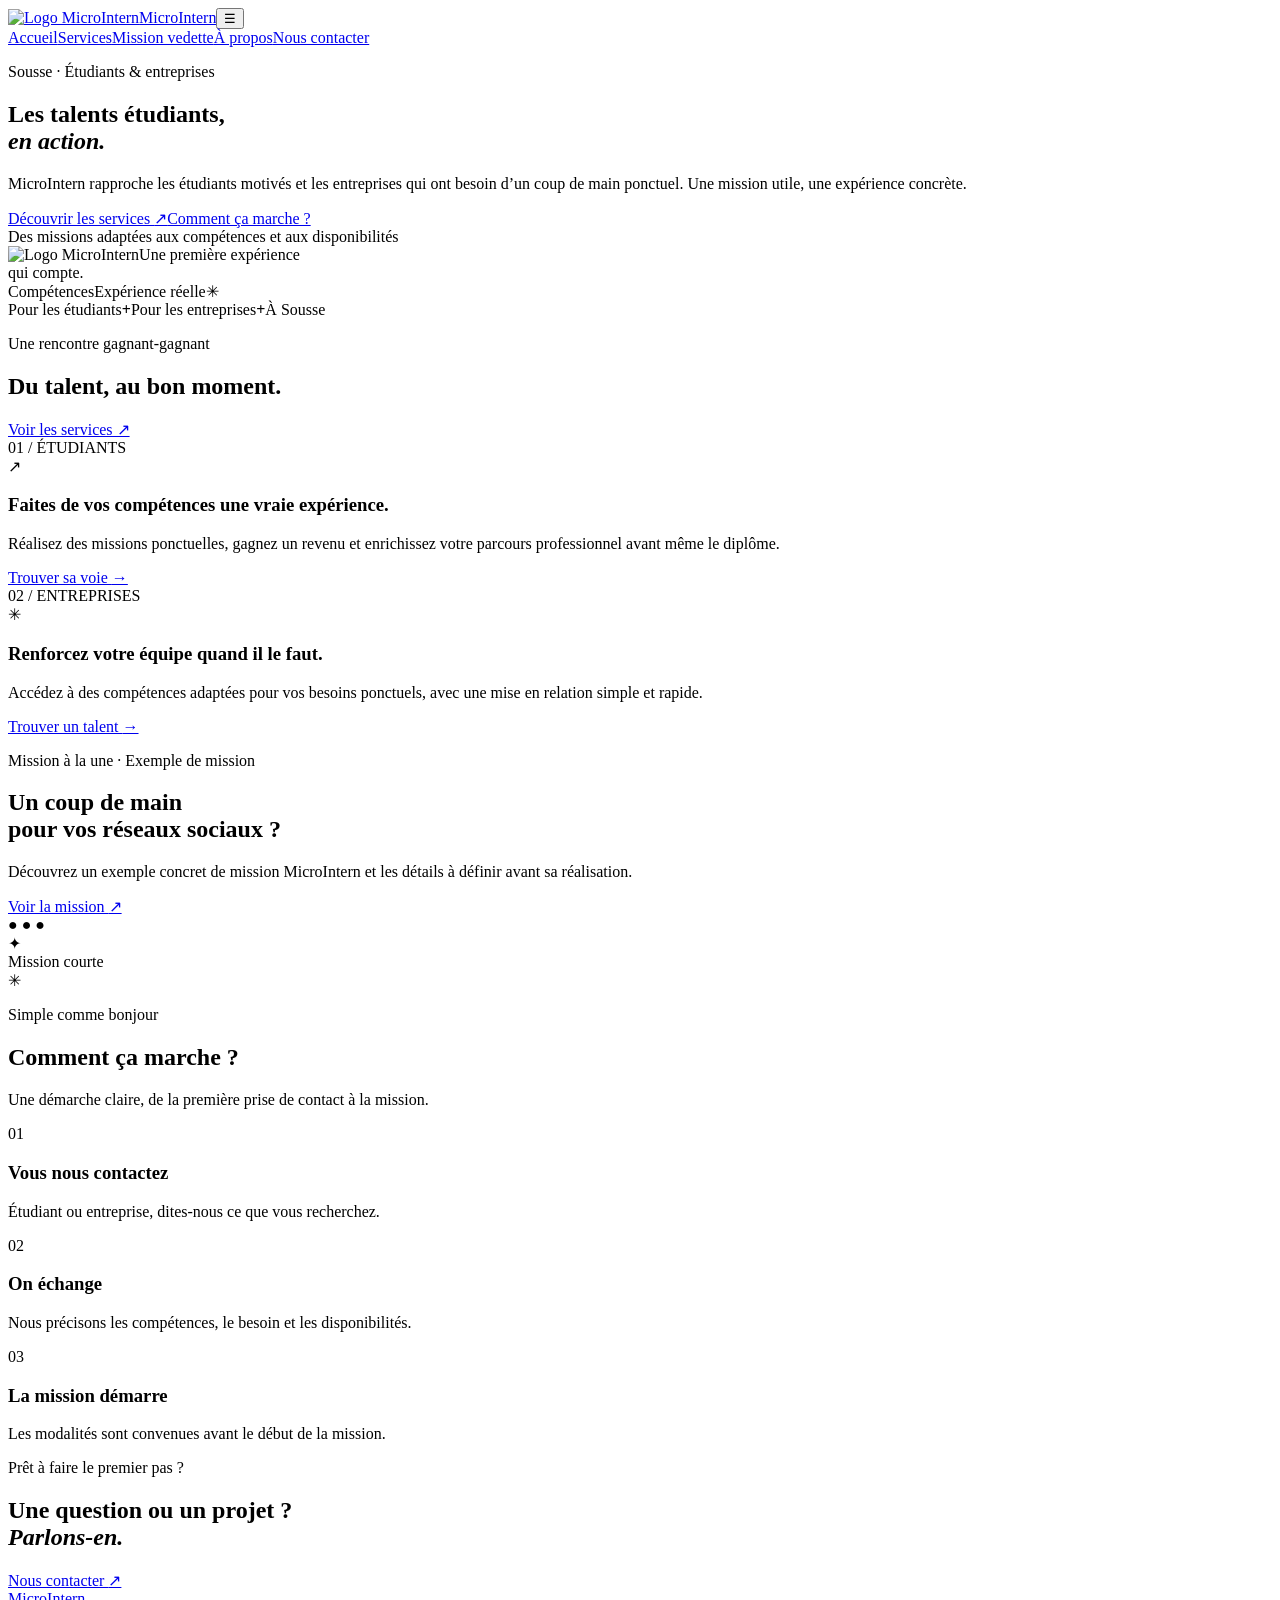
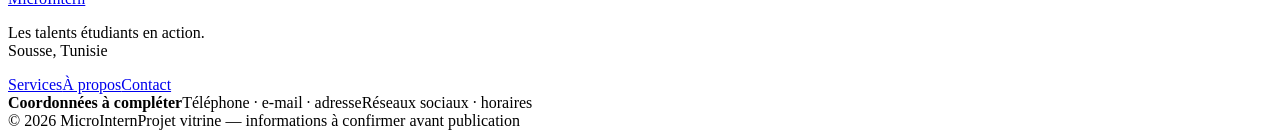
==== index.html @ 4d9db1ac "Add files via upload" ====
<!doctype html>
<html lang="fr">
<head>
  <meta charset="utf-8"><meta name="viewport" content="width=device-width, initial-scale=1">
  <meta name="description" content="MicroIntern met en relation les étudiants et les entreprises de Sousse pour des missions ponctuelles.">
  <title>MicroIntern — Des compétences en action</title><link rel="icon" href="images/logo.jpg"><link rel="stylesheet" href="css/style.css">
  <script src="js/main.js" defer></script>
</head>
<body>
<header class="site-header"><a class="brand" href="index.html"><img src="images/logo.jpg" alt="Logo MicroIntern"><span>MicroIntern</span></a><button class="menu-toggle" aria-expanded="false" aria-controls="main-nav" aria-label="Ouvrir le menu">☰</button><nav id="main-nav" class="main-nav"><a class="active" href="index.html">Accueil</a><a href="services.html">Services</a><a href="mission.html">Mission vedette</a><a href="apropos.html">À propos</a><a class="nav-cta" href="contact.html">Nous contacter</a></nav></header>
<main>
  <section class="hero wrap"><div class="hero-copy"><p class="eyebrow">Sousse · Étudiants & entreprises</p><h1>Les talents étudiants,<br><em>en action.</em></h1><p class="lead">MicroIntern rapproche les étudiants motivés et les entreprises qui ont besoin d’un coup de main ponctuel. Une mission utile, une expérience concrète.</p><div class="actions"><a class="button" href="services.html">Découvrir les services <span>↗</span></a><a class="text-link" href="apropos.html">Comment ça marche ?</a></div><div class="hero-note"><span class="dot"></span> Des missions adaptées aux compétences et aux disponibilités</div></div><div class="hero-art"><div class="art-orbit orbit-one"></div><div class="art-orbit orbit-two"></div><div class="hero-card"><img src="images/logo.jpg" alt="Logo MicroIntern"><span>Une première expérience<br>qui compte.</span></div><span class="art-tag tag-top">Compétences</span><span class="art-tag tag-bottom">Expérience réelle</span><span class="sparkle">✳</span></div></section>
  <section class="strip"><div class="wrap strip-inner"><span>Pour les étudiants</span><b>+</b><span>Pour les entreprises</span><b>+</b><span>À Sousse</span></div></section>
  <section class="section wrap"><div class="section-heading"><div><p class="eyebrow">Une rencontre gagnant-gagnant</p><h2>Du talent, au bon moment.</h2></div><a class="text-link" href="services.html">Voir les services ↗</a></div><div class="two-cards"><article class="feature-card student"><span class="card-number">01 / ÉTUDIANTS</span><div class="card-icon">↗</div><h3>Faites de vos compétences une vraie expérience.</h3><p>Réalisez des missions ponctuelles, gagnez un revenu et enrichissez votre parcours professionnel avant même le diplôme.</p><a href="services.html#etudiants">Trouver sa voie <span>→</span></a></article><article class="feature-card business"><span class="card-number">02 / ENTREPRISES</span><div class="card-icon">✳</div><h3>Renforcez votre équipe quand il le faut.</h3><p>Accédez à des compétences adaptées pour vos besoins ponctuels, avec une mise en relation simple et rapide.</p><a href="services.html#entreprises">Trouver un talent <span>→</span></a></article></div></section>
  <section class="mission-band"><div class="wrap mission-inner"><div><p class="eyebrow">Mission à la une · Exemple de mission</p><h2>Un coup de main<br>pour vos réseaux sociaux ?</h2><p>Découvrez un exemple concret de mission MicroIntern et les détails à définir avant sa réalisation.</p><a class="button button-light" href="mission.html">Voir la mission <span>↗</span></a></div><div class="mission-visual"><div class="mini-window"><div class="window-dots">● ● ●</div><div class="window-content"><div class="window-square">✦</div><div class="window-line long"></div><div class="window-line"></div><div class="window-line short"></div><div class="window-badge">Mission courte</div></div></div><span class="mission-star">✳</span></div></div></section>
  <section class="section wrap steps"><div class="section-heading"><div><p class="eyebrow">Simple comme bonjour</p><h2>Comment ça marche ?</h2></div><p class="muted">Une démarche claire, de la première prise de contact à la mission.</p></div><div class="step-grid"><article><span>01</span><h3>Vous nous contactez</h3><p>Étudiant ou entreprise, dites-nous ce que vous recherchez.</p></article><article><span>02</span><h3>On échange</h3><p>Nous précisons les compétences, le besoin et les disponibilités.</p></article><article><span>03</span><h3>La mission démarre</h3><p>Les modalités sont convenues avant le début de la mission.</p></article></div></section>
  <section class="contact-cta"><div class="wrap cta-inner"><div><p class="eyebrow">Prêt à faire le premier pas ?</p><h2>Une question ou un projet ?<br><em>Parlons-en.</em></h2></div><a class="button" href="contact.html">Nous contacter <span>↗</span></a></div></section>
</main>
<footer class="site-footer"><div class="wrap footer-top"><a class="brand" href="index.html"><img src="images/logo.jpg" alt=""><span>MicroIntern</span></a><p>Les talents étudiants en action.<br><span>Sousse, Tunisie</span></p><div class="footer-links"><a href="services.html">Services</a><a href="apropos.html">À propos</a><a href="contact.html">Contact</a></div><div class="footer-contact"><strong>Coordonnées à compléter</strong><span>Téléphone · e-mail · adresse</span><span>Réseaux sociaux · horaires</span></div></div><div class="wrap footer-bottom"><span>© <span data-year>2026</span> MicroIntern</span><span>Projet vitrine — informations à confirmer avant publication</span></div></footer>
</body></html>
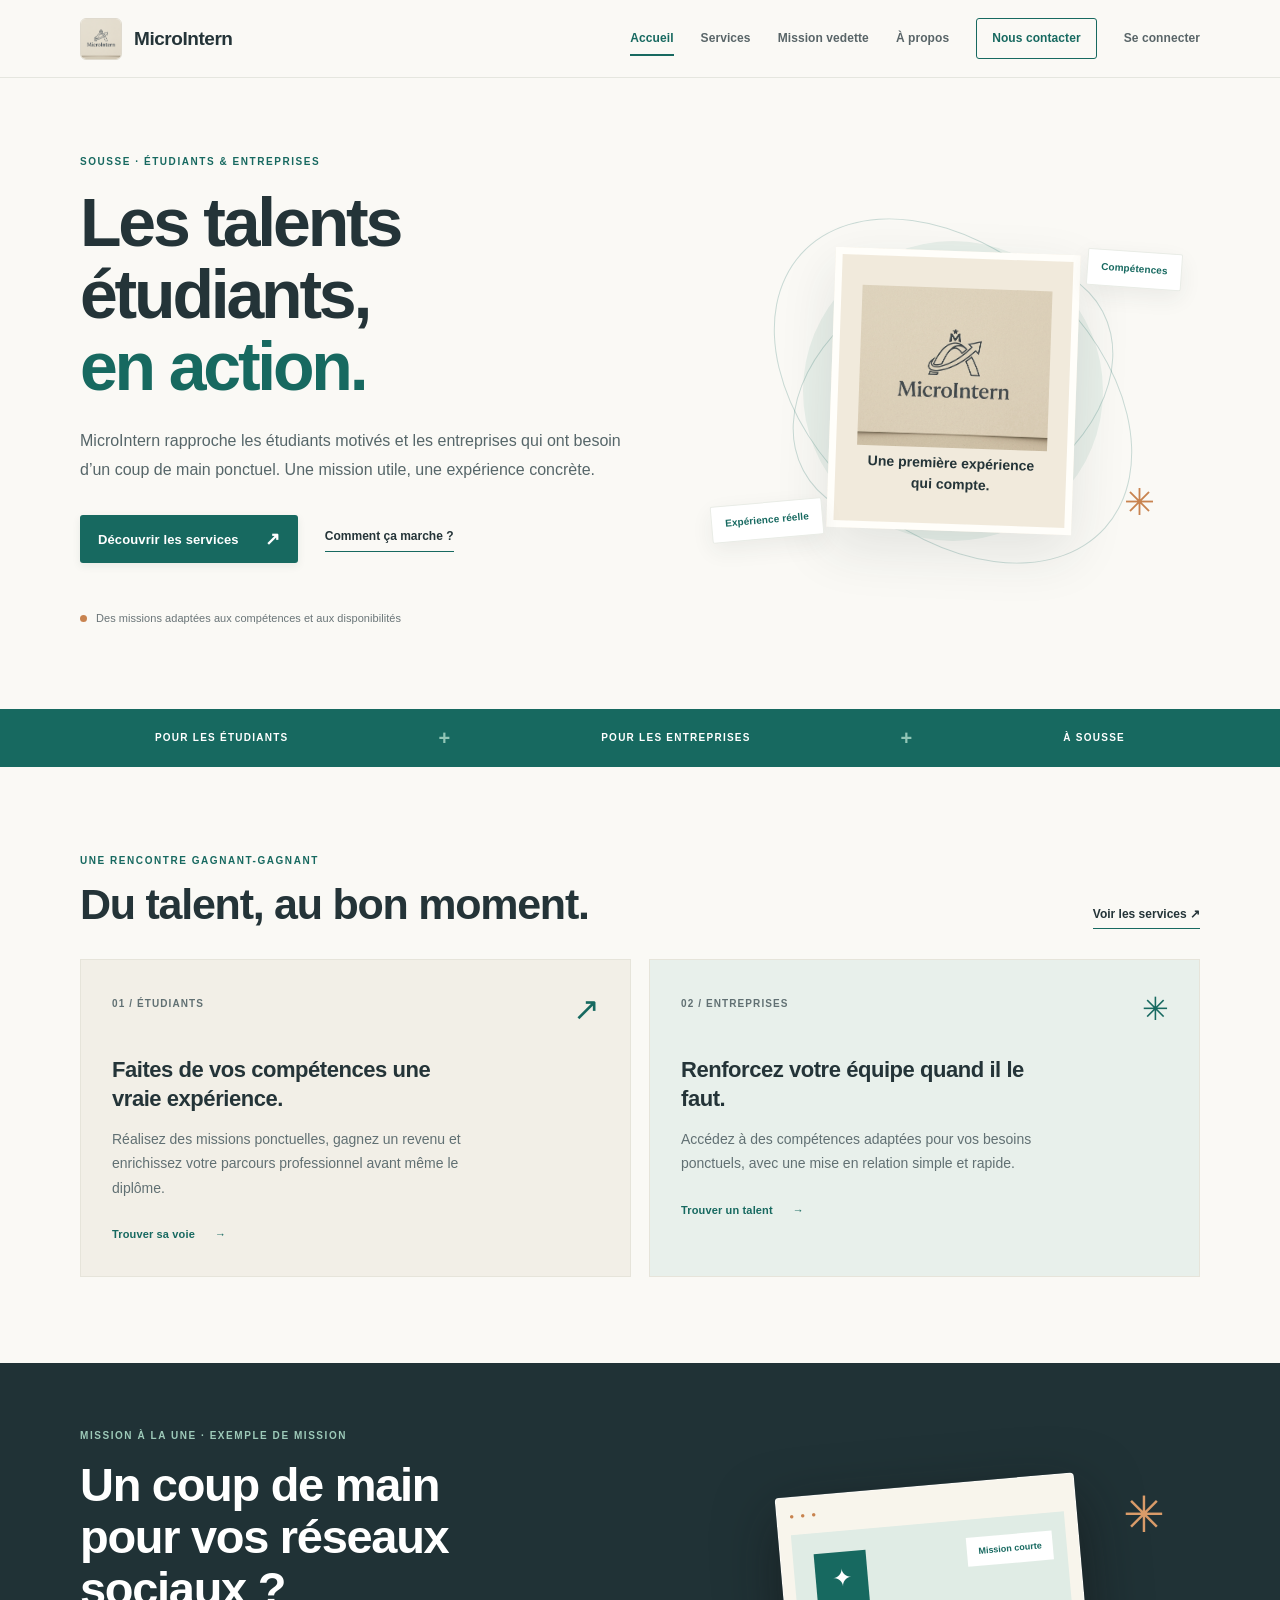
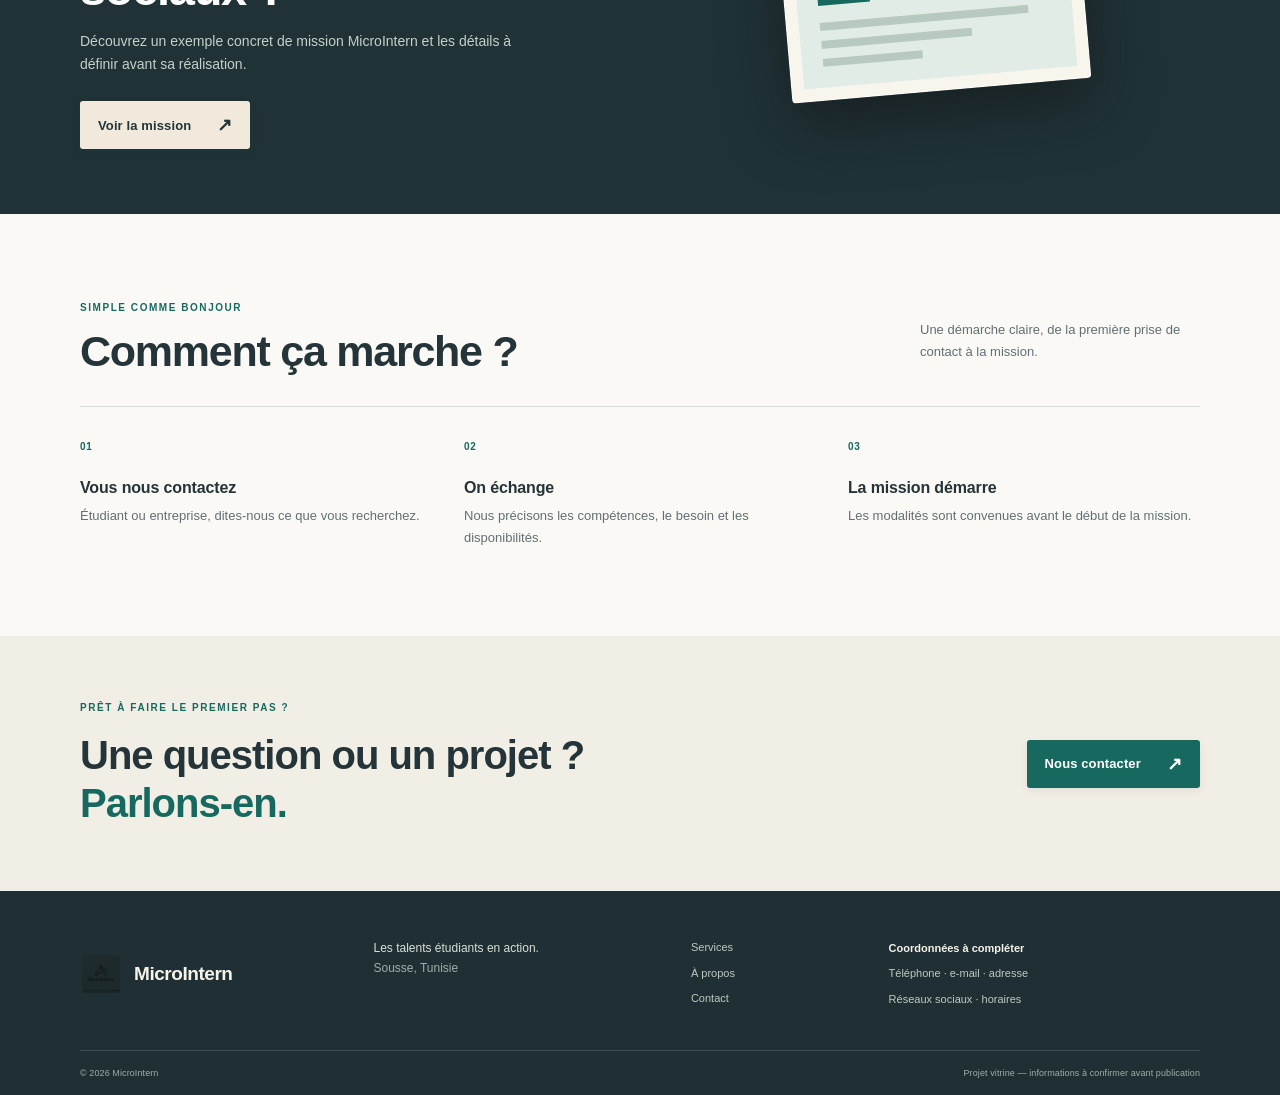
==== commit 9412e435: "Add sign-in link to site navigation" ====
--- a/index.html
+++ b/index.html
@@ -7,7 +7,7 @@
   <script src="js/main.js" defer></script>
 </head>
 <body>
-<header class="site-header"><a class="brand" href="index.html"><img src="images/logo.jpg" alt="Logo MicroIntern"><span>MicroIntern</span></a><button class="menu-toggle" aria-expanded="false" aria-controls="main-nav" aria-label="Ouvrir le menu">☰</button><nav id="main-nav" class="main-nav"><a class="active" href="index.html">Accueil</a><a href="services.html">Services</a><a href="mission.html">Mission vedette</a><a href="apropos.html">À propos</a><a class="nav-cta" href="contact.html">Nous contacter</a></nav></header>
+<header class="site-header"><a class="brand" href="index.html"><img src="images/logo.jpg" alt="Logo MicroIntern"><span>MicroIntern</span></a><button class="menu-toggle" aria-expanded="false" aria-controls="main-nav" aria-label="Ouvrir le menu">☰</button><nav id="main-nav" class="main-nav"><a class="active" href="index.html">Accueil</a><a href="services.html">Services</a><a href="mission.html">Mission vedette</a><a href="apropos.html">À propos</a><a class="nav-cta" href="contact.html">Nous contacter</a><a class="nav-login" href="login.html">Se connecter</a></nav></header>
 <main>
   <section class="hero wrap"><div class="hero-copy"><p class="eyebrow">Sousse · Étudiants & entreprises</p><h1>Les talents étudiants,<br><em>en action.</em></h1><p class="lead">MicroIntern rapproche les étudiants motivés et les entreprises qui ont besoin d’un coup de main ponctuel. Une mission utile, une expérience concrète.</p><div class="actions"><a class="button" href="services.html">Découvrir les services <span>↗</span></a><a class="text-link" href="apropos.html">Comment ça marche ?</a></div><div class="hero-note"><span class="dot"></span> Des missions adaptées aux compétences et aux disponibilités</div></div><div class="hero-art"><div class="art-orbit orbit-one"></div><div class="art-orbit orbit-two"></div><div class="hero-card"><img src="images/logo.jpg" alt="Logo MicroIntern"><span>Une première expérience<br>qui compte.</span></div><span class="art-tag tag-top">Compétences</span><span class="art-tag tag-bottom">Expérience réelle</span><span class="sparkle">✳</span></div></section>
   <section class="strip"><div class="wrap strip-inner"><span>Pour les étudiants</span><b>+</b><span>Pour les entreprises</span><b>+</b><span>À Sousse</span></div></section>
--- a/css/style.css
+++ b/css/style.css
@@ -0,0 +1,130 @@
+:root{--cream:#f5f1e8;--paper:#fbfaf6;--ink:#27343a;--muted:#687476;--teal:#26766f;--teal-dark:#1b5b56;--mint:#dcebe4;--line:#d9ded8;--orange:#d88b5b;--sans:'DM Sans','Inter',Arial,sans-serif;--display:'Manrope','DM Sans',Arial,sans-serif}*{box-sizing:border-box}html{scroll-behavior:smooth}body{margin:0;background:var(--paper);color:var(--ink);font-family:var(--sans);line-height:1.65}a{color:inherit;text-decoration:none}img{max-width:100%;display:block}.wrap{width:min(1120px,calc(100% - 48px));margin-inline:auto}.site-header{height:82px;padding:0 max(24px,calc((100% - 1120px)/2));display:flex;align-items:center;justify-content:space-between;border-bottom:1px solid rgba(39,52,58,.1);background:rgba(251,250,246,.94);position:relative;z-index:5}.brand{display:inline-flex;align-items:center;gap:10px;font-family:var(--display);font-weight:800;font-size:20px;letter-spacing:-.7px}.brand img{width:43px;height:43px;object-fit:cover;object-position:center;border-radius:50%;mix-blend-mode:multiply}.main-nav{display:flex;align-items:center;gap:31px;font-size:13px;font-weight:600}.main-nav>a{color:#596568;transition:color .2s}.main-nav>a:hover,.main-nav>a.active{color:var(--teal)}.main-nav .nav-cta{border:1px solid var(--ink);border-radius:3px;padding:10px 16px;color:var(--ink)}.menu-toggle{display:none;background:none;border:0;color:var(--ink);font-size:25px;cursor:pointer}.hero{min-height:540px;display:grid;grid-template-columns:1fr .85fr;align-items:center;gap:50px;padding-top:62px;padding-bottom:74px}.eyebrow{margin:0 0 17px;color:var(--teal);font-size:11px;font-weight:700;letter-spacing:1.7px;text-transform:uppercase}.hero h1,.page-hero h1{font:800 clamp(44px,6vw,72px)/1.03 var(--display);letter-spacing:-4px;margin:0 0 25px}.hero h1 em,.page-hero h1 em,.contact-cta h2 em{color:var(--teal);font-style:normal}.lead{max-width:570px;color:#586669;font-size:17px;line-height:1.75;margin:0}.actions{display:flex;align-items:center;gap:27px;margin-top:31px}.button{display:inline-flex;align-items:center;justify-content:center;gap:26px;background:var(--teal);color:white;border:0;border-radius:3px;padding:14px 19px;font:700 13px var(--sans);cursor:pointer;transition:background .2s,transform .2s}.button:hover{background:var(--teal-dark);transform:translateY(-2px)}.button span{font-size:18px}.text-link{font-size:13px;font-weight:700;border-bottom:1px solid var(--teal);padding-bottom:4px}.hero-note{margin-top:46px;color:#697477;font-size:11px;display:flex;align-items:center;gap:9px}.dot{width:7px;height:7px;background:var(--orange);border-radius:50%}.hero-art{height:390px;position:relative;display:grid;place-items:center}.hero-art:before{content:'';position:absolute;width:300px;height:300px;border-radius:50%;background:#e9f0e8}.orbit-one,.orbit-two{position:absolute;width:340px;height:240px;border:1px solid rgba(38,118,111,.3);border-radius:50%;transform:rotate(-28deg)}.orbit-two{width:410px;height:282px;transform:rotate(42deg);border-color:rgba(39,52,58,.16)}.hero-card{width:245px;height:280px;position:relative;z-index:1;background:#f1eadc;border:8px solid white;box-shadow:0 15px 45px #26363920;display:flex;flex-direction:column;align-items:center;justify-content:center;transform:rotate(4deg);text-align:center;font:700 15px/1.5 var(--display)}.hero-card img{width:190px;height:160px;object-fit:cover;mix-blend-mode:multiply}.hero-card span{margin-top:5px}.art-tag{position:absolute;z-index:2;padding:9px 13px;border-radius:2px;background:white;box-shadow:0 6px 20px #26363914;color:var(--teal);font-size:11px;font-weight:700}.tag-top{top:55px;right:18px;transform:rotate(4deg)}.tag-bottom{bottom:47px;left:5px;transform:rotate(-5deg)}.sparkle{position:absolute;color:var(--orange);font-size:37px;right:45px;bottom:53px}.strip{background:var(--teal);color:white}.strip-inner{height:62px;display:flex;justify-content:space-around;align-items:center;font-size:12px;letter-spacing:.7px}.strip-inner b{color:#92c6b6;font-size:20px}.section{padding-top:94px;padding-bottom:94px}.section-heading{display:flex;align-items:end;justify-content:space-between;margin-bottom:34px}.section-heading h2,.audience-row h2,.about-story h2,.cta-inline h2{font:700 clamp(29px,4vw,43px)/1.15 var(--display);letter-spacing:-1.7px;margin:0}.section-heading .eyebrow{margin-bottom:10px}.two-cards{display:grid;grid-template-columns:1fr 1fr;gap:18px}.feature-card{position:relative;min-height:300px;padding:31px 34px;background:var(--cream)}.feature-card.business{background:#e8f0eb}.card-number{font-size:10px;font-weight:700;letter-spacing:1.1px;color:var(--muted)}.card-icon{position:absolute;right:30px;top:23px;font-size:32px;color:var(--teal)}.feature-card h3{max-width:370px;margin:39px 0 13px;font:700 23px/1.25 var(--display);letter-spacing:-.6px}.feature-card p{max-width:400px;margin:0;color:var(--muted);font-size:14px}.feature-card>a{display:inline-flex;gap:20px;margin-top:25px;color:var(--teal);font-weight:700;font-size:12px}.mission-band{background:#26363a;color:white;overflow:hidden}.mission-inner{min-height:400px;display:grid;grid-template-columns:1fr 1fr;align-items:center;gap:50px;padding-block:65px}.mission-inner .eyebrow{color:#9dcab9}.mission-inner h2{font:700 clamp(32px,4vw,47px)/1.1 var(--display);letter-spacing:-1.8px;margin:0 0 16px}.mission-inner p:not(.eyebrow){max-width:440px;color:#c5d0ca;font-size:14px;margin-bottom:25px}.button-light{background:#f1eadc;color:var(--ink)}.button-light:hover{background:white}.mission-visual{height:270px;display:grid;place-items:center;position:relative}.mini-window{width:300px;background:#f8f5ec;padding:12px;border-radius:4px;box-shadow:0 20px 50px #1119;transform:rotate(-5deg)}.window-dots{font-size:8px;letter-spacing:2px;color:var(--orange)}.window-content{margin-top:12px;padding:21px;background:#e0ece5;position:relative}.window-square{width:52px;height:52px;background:var(--teal);display:grid;place-items:center;color:#fff;font-size:24px}.window-line{height:8px;width:65%;background:#b8c9c0;margin-top:10px}.window-line.long{width:90%;margin-top:17px}.window-line.short{width:43%}.window-badge{position:absolute;right:14px;top:18px;background:#fff;padding:7px 11px;font-size:9px;color:var(--teal);font-weight:700}.mission-star{position:absolute;right:35px;top:20px;font-size:50px;color:#d88b5b}.steps{padding-bottom:105px}.steps .muted{max-width:280px;color:var(--muted);font-size:13px}.step-grid{display:grid;grid-template-columns:repeat(3,1fr);gap:40px;border-top:1px solid var(--line);padding-top:25px}.step-grid article>span,.value-grid article>span{color:var(--teal);font:700 12px var(--sans)}.step-grid h3,.value-grid h3{font:700 17px var(--display);margin:20px 0 8px}.step-grid p,.value-grid p{margin:0;color:var(--muted);font-size:13px}.contact-cta{background:var(--cream)}.cta-inner{min-height:255px;display:flex;justify-content:space-between;align-items:center}.contact-cta h2{font:700 clamp(27px,3.6vw,40px)/1.2 var(--display);letter-spacing:-1px;margin:0}.site-footer{background:#243337;color:#f6f3e9;padding-top:45px}.footer-top{display:grid;grid-template-columns:1.1fr 1.2fr .7fr 1.3fr;gap:30px;padding-bottom:38px}.footer-top .brand img{border:2px solid #fff}.footer-top>p{margin:0;color:#d9e0d9;font-size:12px}.footer-top>p span{color:#9eafaa}.footer-links,.footer-contact{display:flex;flex-direction:column;gap:8px;font-size:11px;color:#bdc9c2}.footer-links a:hover{color:#fff}.footer-contact strong{font-size:11px;color:#f6f3e9}.footer-bottom{border-top:1px solid #ffffff25;padding-block:15px;display:flex;justify-content:space-between;color:#9eafaa;font-size:10px}.page-hero{padding-top:90px;padding-bottom:70px}.page-hero h1{font-size:clamp(42px,5.6vw,64px)}.page-hero .lead{max-width:660px}.services-grid{display:grid;grid-template-columns:repeat(3,1fr);gap:15px}.service-card{min-height:280px;background:var(--cream);padding:24px;position:relative}.service-index{font-size:10px;color:var(--muted);font-weight:700;letter-spacing:1px}.service-icon{position:absolute;right:22px;top:18px;font-size:25px;color:var(--teal)}.service-card h2{font:700 18px/1.3 var(--display);margin:31px 0 11px}.service-card p{font-size:13px;color:var(--muted);margin:0 0 20px}.price-label{display:inline-block;border-top:1px solid #d3d8d2;padding-top:10px;color:var(--teal-dark);font-size:11px;font-weight:700}.service-callout{background:var(--teal);color:#fff}.service-callout .eyebrow{color:#b9dacf;margin-top:4px}.service-callout h2{margin-top:20px}.service-callout p{color:#d4e1db}.service-callout .text-link{color:#fff;border-color:#a7d1c2}.audience-row{display:grid;grid-template-columns:1fr 1fr;align-items:center;gap:35px;padding:37px 0;border-top:1px solid var(--line)}.audience-row .eyebrow{margin:0 0 8px}.audience-row h2{font-size:24px}.audience-row>p{font-size:13px;color:var(--muted)}.audience-row>p a{color:var(--teal);font-weight:700}.audience-row.alt{background:var(--cream);padding-inline:30px;margin-bottom:30px}.mission-detail{display:grid;grid-template-columns:1.5fr .75fr;gap:50px;padding-top:20px}.mission-pills{display:flex;flex-wrap:wrap;gap:8px}.mission-pills span{border-radius:20px;background:var(--mint);color:var(--teal-dark);font-size:10px;font-weight:700;padding:6px 11px}.mission-main h2{font:700 29px var(--display);margin:24px 0 12px}.mission-main h3{font:700 16px var(--display);margin:30px 0 10px}.mission-main p,.check-list{font-size:14px;color:var(--muted)}.check-list{padding-left:20px}.check-list li{padding:5px 0}.notice{margin-top:28px;padding:20px;background:#f5eee3;border-left:3px solid var(--orange)}.notice strong{font:700 13px var(--display)}.notice p{font-size:12px;margin-bottom:0}.mission-aside{background:var(--cream);padding:24px;height:max-content}.mission-aside .eyebrow{margin-bottom:20px}.detail-line{display:flex;flex-direction:column;border-bottom:1px solid var(--line);padding:11px 0}.detail-line span{font-size:10px;color:var(--muted)}.detail-line strong{font-size:13px}.full-button{width:100%;margin-top:22px;gap:8px}.mission-aside small{display:block;color:var(--muted);font-size:10px;line-height:1.5;margin-top:12px}.about-story{display:grid;grid-template-columns:.9fr 1.1fr;gap:80px;align-items:center;padding-top:20px;padding-bottom:90px}.about-emblem{height:310px;background:var(--cream);display:flex;flex-direction:column;align-items:center;justify-content:center;font:700 13px var(--display);color:var(--teal)}.about-emblem img{width:245px;height:190px;object-fit:cover;mix-blend-mode:multiply}.about-emblem span{margin-top:-8px}.about-story h2{margin-bottom:20px}.about-story p:not(.eyebrow){font-size:14px;color:var(--muted)}.about-story .text-link{display:inline-block;margin-top:12px}.values-section{background:#e9f0e9;padding:70px 0}.value-grid{display:grid;grid-template-columns:repeat(3,1fr);gap:40px;border-top:1px solid #c8d6cd;padding-top:24px}.value-grid h3{margin-top:18px}.cta-inline{display:flex;align-items:center;justify-content:space-between}.cta-inline .eyebrow{margin-bottom:8px}.contact-hero{display:flex;align-items:center;justify-content:space-between}.contact-stamp{width:135px;height:135px;flex:none;border-radius:50%;background:var(--mint);display:grid;place-content:center;text-align:center;font:700 19px/1.15 var(--display);transform:rotate(9deg)}.contact-stamp span{color:var(--orange);font-size:19px}.contact-layout{display:grid;grid-template-columns:1.1fr .8fr;gap:80px;padding-top:20px}.contact-form{display:grid;gap:18px}.form-row{display:flex;flex-direction:column;gap:7px}.form-row label{font-size:12px;font-weight:700}.form-row input,.form-row select,.form-row textarea{width:100%;border:1px solid var(--line);border-radius:2px;background:#fffefa;padding:12px 13px;font:13px var(--sans);color:var(--ink)}.form-row textarea{resize:vertical}.form-row input:focus,.form-row select:focus,.form-row textarea:focus{outline:2px solid #97c8bb;border-color:var(--teal)}.contact-form .button{justify-self:start}.form-note{font-size:10px;color:var(--muted);margin:0}.form-status{display:none;margin:0;padding:13px;background:#e1efe7;color:var(--teal-dark);font-size:13px}.form-status.is-visible{display:block}.contact-info{position:relative;overflow:hidden;padding:30px;background:var(--cream);min-height:400px}.contact-info h2{font:700 28px/1.15 var(--display);margin:0 0 13px}.contact-info>p:not(.eyebrow){font-size:13px;color:var(--muted)}.info-placeholder{display:flex;flex-direction:column;gap:8px;margin-top:25px;font-size:11px;color:var(--muted)}.info-placeholder strong{color:var(--ink);font-size:12px}.contact-mark{position:absolute;bottom:-50px;right:-20px;font:800 90px var(--display);color:#dfe7dd}.contact-mark span{font-size:33px;color:var(--orange);vertical-align:top}
+@media(max-width:800px){.site-header{height:72px}.menu-toggle{display:block}.main-nav{display:none;position:absolute;top:71px;left:0;right:0;padding:14px 24px 24px;background:var(--paper);border-bottom:1px solid var(--line);flex-direction:column;align-items:stretch;gap:0}.main-nav.is-open{display:flex}.main-nav>a{padding:12px 0}.main-nav .nav-cta{text-align:center;margin-top:8px}.hero{grid-template-columns:1fr;gap:20px;padding-top:64px}.hero-art{height:330px}.hero h1,.page-hero h1{letter-spacing:-2.5px}.two-cards{grid-template-columns:1fr}.feature-card{min-height:270px}.mission-inner{grid-template-columns:1fr;gap:0}.mission-visual{height:240px}.section-heading{align-items:start;gap:20px;flex-direction:column}.services-grid{grid-template-columns:repeat(2,1fr)}.mission-detail{grid-template-columns:1fr;gap:25px}.mission-aside{max-width:none}.about-story{grid-template-columns:1fr;gap:35px}.about-emblem{height:260px}.contact-layout{grid-template-columns:1fr;gap:35px}.footer-top{grid-template-columns:1fr 1fr}.contact-hero{gap:25px}.contact-stamp{width:105px;height:105px;font-size:16px}}
+@media(max-width:520px){.wrap{width:calc(100% - 36px)}.site-header{padding-inline:18px}.hero{padding-top:48px;padding-bottom:45px}.hero h1,.page-hero h1{font-size:43px}.lead{font-size:15px}.actions{align-items:flex-start;flex-direction:column;gap:18px}.hero-note{margin-top:30px}.hero-art{height:280px}.hero-card{width:205px;height:235px}.hero-card img{width:165px;height:135px}.hero-art:before{width:230px;height:230px}.orbit-one{width:270px}.orbit-two{width:310px}.tag-top{right:0;top:24px}.tag-bottom{left:0;bottom:20px}.strip-inner{height:auto;min-height:55px;gap:10px;font-size:9px}.section{padding-top:65px;padding-bottom:65px}.section-heading h2,.audience-row h2,.about-story h2{font-size:29px}.feature-card{padding:25px}.feature-card h3{margin-top:32px;font-size:21px}.mission-inner{padding-block:55px}.mission-inner h2{font-size:34px}.mission-visual{transform:scale(.9)}.step-grid{grid-template-columns:1fr;gap:24px}.step-grid article{display:grid;grid-template-columns:32px 1fr;column-gap:10px}.step-grid article>span{grid-row:span 2}.step-grid h3{margin:0 0 5px}.cta-inner{min-height:245px;align-items:flex-start;justify-content:center;flex-direction:column;gap:23px}.footer-top{grid-template-columns:1fr 1fr;gap:24px 15px}.footer-bottom{gap:10px;flex-direction:column}.page-hero{padding-top:62px;padding-bottom:40px}.services-grid{grid-template-columns:1fr}.service-card{min-height:240px}.audience-row{grid-template-columns:1fr;gap:8px;padding-block:24px}.audience-row.alt{padding-inline:18px}.mission-detail{padding-top:5px}.mission-main h2{font-size:25px}.value-grid{grid-template-columns:1fr;gap:23px}.values-section{padding-block:55px}.cta-inline{align-items:flex-start;flex-direction:column;gap:20px}.contact-hero{align-items:flex-start}.contact-stamp{width:82px;height:82px;font-size:13px}.contact-layout{padding-top:10px}.contact-info{padding:24px;min-height:380px}}
+
+/* Formulaire d’avis avec étoiles interactives et adaptation aux écrans mobiles. */
+.review-section{padding-top:0;padding-bottom:90px}.review-card{display:grid;grid-template-columns:.8fr 1.2fr;gap:55px;padding:40px;background:#e9f0e9}.review-intro h2{font:700 30px/1.2 var(--display);letter-spacing:-1px;margin:0 0 13px}.review-intro>p:last-child{font-size:13px;color:var(--muted)}.review-form{display:grid;gap:15px}.rating-field{padding:0;margin:0;border:0}.rating-field legend{font-size:12px;font-weight:700;margin-bottom:8px}.rating-field legend span{font-weight:400;color:var(--muted)}.star-rating{display:flex;flex-direction:row-reverse;justify-content:flex-end;gap:3px;width:max-content}.star-rating input{position:absolute;opacity:0;width:1px;height:1px}.star-rating label{font-size:32px;line-height:1;color:#bdc8c1;cursor:pointer;transition:color .15s,transform .15s}.star-rating label:hover,.star-rating label:hover~label,.star-rating label.is-selected,.star-rating input:focus-visible+label{color:#d88b37}.star-rating label:hover{transform:scale(1.12)}.star-rating input:focus-visible+label{outline:2px solid var(--teal);outline-offset:3px;border-radius:3px}.sr-only{position:absolute;width:1px;height:1px;padding:0;margin:-1px;overflow:hidden;clip:rect(0,0,0,0);white-space:nowrap;border:0}
+@media(max-width:800px){.review-card{grid-template-columns:1fr;gap:20px}}
+@media(max-width:520px){.review-section{padding-bottom:60px}.review-card{padding:24px 20px}.review-intro h2{font-size:27px}}
+
+/* Professional finish: refined contrast, rhythm, component consistency, and focus states. */
+:root{
+  --cream:#f1eee5;
+  --paper:#faf9f5;
+  --ink:#243438;
+  --muted:#617073;
+  --teal:#176960;
+  --teal-dark:#10534d;
+  --mint:#e2ede7;
+  --line:#d9ded8;
+  --orange:#c8834f;
+  --sans:'Inter','DM Sans','Segoe UI',Arial,sans-serif;
+  --display:'Manrope','Inter','Segoe UI',Arial,sans-serif;
+}
+body{color:var(--ink);background:var(--paper);-webkit-font-smoothing:antialiased}
+::selection{background:#cde1d7;color:var(--ink)}
+a:focus-visible,button:focus-visible,input:focus-visible,select:focus-visible,textarea:focus-visible{outline:3px solid #81b9ac;outline-offset:3px}
+.site-header{height:78px;background:rgba(250,249,245,.97);border-bottom-color:#e5e6df}
+.brand{font-size:19px;letter-spacing:-.45px;gap:12px}
+.brand img{width:42px;height:42px;object-fit:cover;object-position:center;border-radius:6px;border:1px solid #e4e0d7;background:#f1eee5;mix-blend-mode:multiply}
+.main-nav{gap:27px;font-size:12px;letter-spacing:.08px}
+.main-nav>a{transition:color .18s ease}
+.main-nav>a.active:not(.nav-cta){position:relative}
+.main-nav>a.active:not(.nav-cta):after{content:'';height:2px;background:var(--teal);position:absolute;left:0;right:0;bottom:-8px}
+.main-nav .nav-cta{border-color:var(--teal);color:var(--teal);padding:10px 15px;transition:background .18s,color .18s}
+.main-nav .nav-cta:hover,.main-nav .nav-cta.active{background:var(--teal);color:white}
+.hero{min-height:570px;padding-top:76px;padding-bottom:82px;gap:45px}
+.eyebrow{font-size:10px;letter-spacing:1.55px;margin-bottom:15px}
+.hero h1,.page-hero h1{font-size:clamp(46px,5.6vw,68px);letter-spacing:-3.2px;line-height:1.06}
+.lead{font-size:16px;line-height:1.8;color:#566669}
+.button{min-height:48px;padding:13px 18px;border-radius:3px;letter-spacing:.12px;box-shadow:0 3px 8px #173a3514}
+.button:hover{box-shadow:0 7px 16px #173a3520}
+.text-link{font-size:12px;border-bottom-width:1px}
+.hero-note{font-size:11px;letter-spacing:.05px}
+.hero-art:before{background:#e8efe9}
+.orbit-one,.orbit-two{border-color:rgba(23,105,96,.22)}
+.hero-card{border:7px solid #fffefa;box-shadow:0 20px 55px #2636391c;transform:rotate(2deg);font-size:14px}
+.art-tag{border:1px solid #e9ece6;box-shadow:0 8px 22px #26363912;font-size:10px;letter-spacing:.1px}
+.strip-inner{height:58px;text-transform:uppercase;font-size:10px;font-weight:600;letter-spacing:1.25px}
+.section{padding-top:86px;padding-bottom:86px}
+.section-heading{margin-bottom:30px}
+.section-heading h2,.audience-row h2,.about-story h2,.cta-inline h2{letter-spacing:-1.25px}
+.feature-card{min-height:290px;padding:29px 31px;border:1px solid #e6e4da;transition:transform .2s ease,box-shadow .2s ease}
+.feature-card:hover,.service-card:hover{transform:translateY(-3px);box-shadow:0 12px 28px #253a3510}
+.feature-card.student{background:#f2efe7}
+.feature-card.business{background:#e8f0eb}
+.feature-card h3{font-size:22px;letter-spacing:-.45px;line-height:1.34}
+.feature-card p,.service-card p{line-height:1.75}
+.feature-card>a{font-size:11px;letter-spacing:.15px}
+.mission-band{background:#203236}
+.mission-inner{min-height:390px}
+.mission-inner h2{letter-spacing:-1.3px}
+.mini-window{box-shadow:0 22px 60px #1118;border:1px solid #fff9}
+.mission-star{color:#d99b69}
+.steps .section-heading .muted{line-height:1.7}
+.step-grid{gap:32px}
+.step-grid article>span,.value-grid article>span{font-size:10px;letter-spacing:.7px}
+.step-grid h3,.value-grid h3{font-size:16px;letter-spacing:-.15px}
+.step-grid p,.value-grid p{line-height:1.75}
+.contact-cta{background:#f1eee5}
+.site-footer{background:#202f33;padding-top:48px}
+.footer-top{padding-bottom:41px}
+.footer-links a,.footer-contact span{line-height:1.6}
+.footer-bottom{font-size:9px;letter-spacing:.1px}
+.page-hero{padding-top:82px;padding-bottom:56px}
+.page-hero h1{margin-bottom:20px}
+.services-grid{gap:14px}
+.service-card{min-height:275px;padding:23px 24px;border:1px solid #e5e4dc;background:#f4f1e9;transition:transform .2s ease,box-shadow .2s ease}
+.service-card h2{font-size:17px;letter-spacing:-.2px;line-height:1.4}
+.service-icon{color:#267a70}
+.price-label{font-size:10px;letter-spacing:.1px}
+.service-callout{background:var(--teal);border-color:var(--teal)}
+.service-callout .text-link{font-size:11px}
+.audience-row{padding-block:34px}
+.audience-row.alt{border:1px solid #e7e4d9;margin-bottom:38px}
+.mission-detail{gap:55px}
+.mission-main h2{font-size:28px;letter-spacing:-.7px}
+.mission-main p,.check-list{line-height:1.8}
+.mission-aside{border:1px solid #e5e2d8}
+.notice{background:#f2ede3}
+.about-story{gap:72px}
+.about-emblem{background:#f0ede4;border:1px solid #e7e3d9}
+.about-story p:not(.eyebrow){line-height:1.85}
+.values-section{background:#e8efea}
+.value-grid{border-top-color:#cfdad3}
+.contact-stamp{font-size:18px;border:1px solid #c9dcd2}
+.contact-layout{gap:68px}
+.contact-form{gap:17px}
+.form-row label,.rating-field legend{font-size:11px;letter-spacing:.1px}
+.form-row input,.form-row select,.form-row textarea{border-color:#d7ddd7;background:#fffefa;border-radius:3px;padding:13px 14px;transition:border-color .15s,box-shadow .15s}
+.form-row input:focus,.form-row select:focus,.form-row textarea:focus{outline:0;border-color:#459084;box-shadow:0 0 0 3px #26766f1a}
+.form-note{line-height:1.65}
+.contact-info{background:#f1eee5;border:1px solid #e5e1d7}
+.info-placeholder{line-height:1.65}
+.review-card{background:#e9f0eb;border:1px solid #dbe5de;padding:39px}
+.review-intro h2{font-size:29px;letter-spacing:-.8px}
+.star-rating label{font-size:34px}
+.form-status{border-left:3px solid var(--teal);border-radius:2px;line-height:1.6}
+@media(max-width:800px){
+  .site-header{height:72px}
+  .main-nav{top:71px;box-shadow:0 14px 25px #20323614}
+  .main-nav>a.active:not(.nav-cta):after{display:none}
+  .hero{min-height:0;padding-top:60px;padding-bottom:56px}
+  .page-hero{padding-top:65px;padding-bottom:45px}
+  .about-story{gap:35px}
+  .contact-layout{gap:35px}
+}
+@media(max-width:520px){
+  .hero h1,.page-hero h1{font-size:43px;letter-spacing:-2px}
+  .hero{padding-top:48px}
+  .section{padding-top:62px;padding-bottom:62px}
+  .feature-card{min-height:265px;padding:24px}
+  .service-card{min-height:235px;padding:22px}
+  .footer-top{row-gap:23px}
+  .contact-stamp{font-size:12px}
+  .review-section{padding-top:0;padding-bottom:56px}
+  .review-card{padding:23px 20px}
+}
+@media(prefers-reduced-motion:reduce){
+  *,*::before,*::after{scroll-behavior:auto!important;transition:none!important;animation:none!important}
+}
